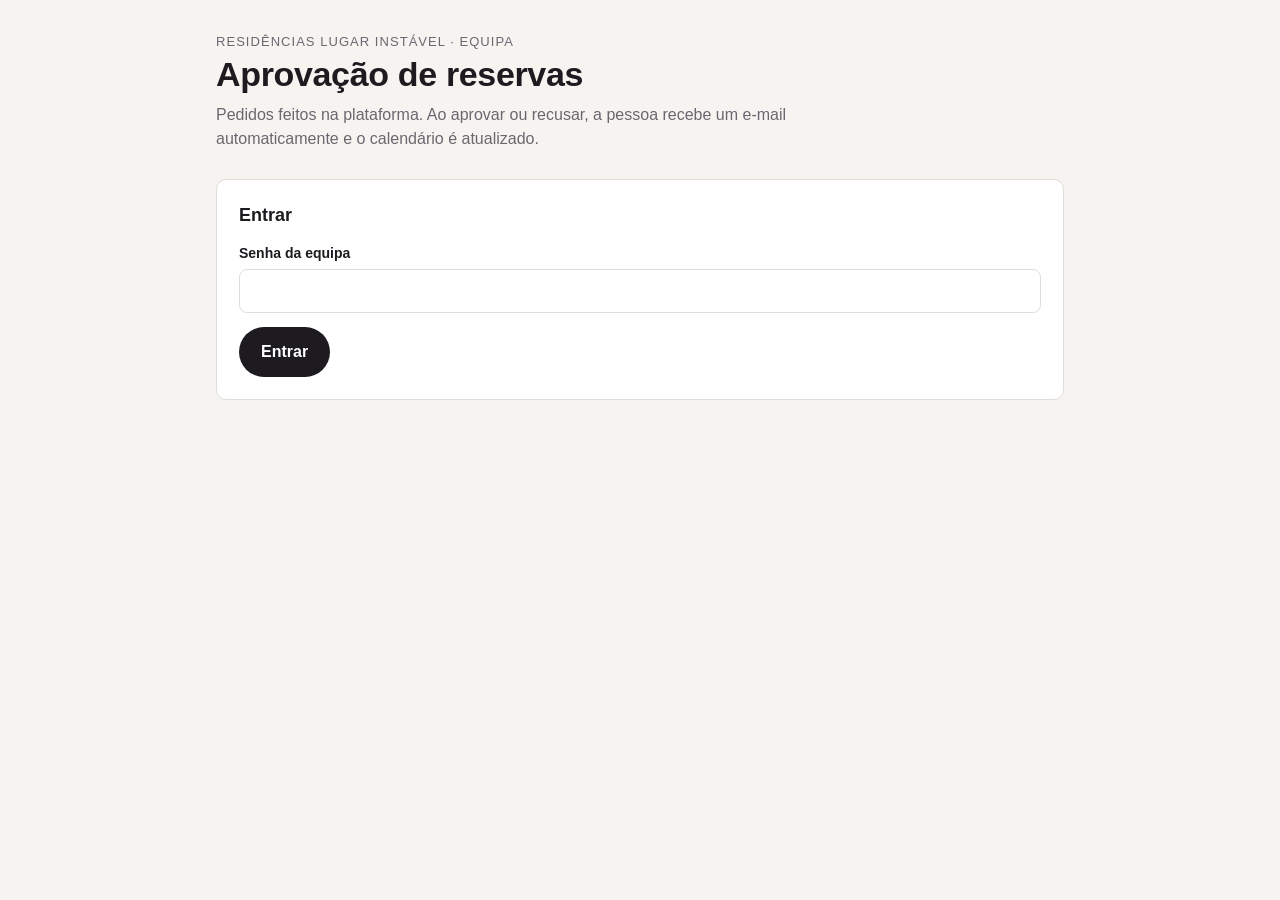
==== admin.html @ 214f35f5 "Add files via upload" ====
<!doctype html>
<html lang="pt">
<head>
<meta charset="utf-8">
<meta name="viewport" content="width=device-width, initial-scale=1">
<meta name="robots" content="noindex">
<title>Residências Lugar Instável · Equipa</title>
<link rel="stylesheet" href="style.css">
<script src="config.js"></script>
</head>
<body>
<div class="wrap">
  <header class="top">
    <div class="org">Residências Lugar Instável · Equipa</div>
    <h1>Aprovação de reservas</h1>
    <p>Pedidos feitos na plataforma. Ao aprovar ou recusar, a pessoa recebe um e-mail automaticamente e o calendário é atualizado.</p>
  </header>

  <section class="step" id="loginBox">
    <h2>Entrar</h2>
    <form id="loginForm">
      <label for="pw">Senha da equipa</label>
      <input id="pw" type="password" autocomplete="current-password">
      <div class="actions"><button class="btn" type="submit">Entrar</button></div>
      <div id="loginMsg"></div>
    </form>
  </section>

  <div id="panel" class="hidden">
    <div class="tabs" role="tablist">
      <button role="tab" id="tabPending" aria-selected="true">Pendentes <span id="nPending"></span></button>
      <button role="tab" id="tabApproved" aria-selected="false">Aprovadas <span id="nApproved"></span></button>
      <button class="linkbtn" id="reload" style="margin-left:auto">Atualizar</button>
    </div>
    <div id="panelMsg"></div>
    <div id="list"></div>
  </div>
</div>

<script>
(function () {
  'use strict';
  var API = window.RESERVAS_API;
  var pw = '';
  var data = { pending: [], approved: [] };
  var tab = 'pending';
  var $ = function (id) { return document.getElementById(id); };

  function msg(el, text, kind) { $(el).innerHTML = text ? '<div class="msg ' + (kind || 'err') + '"></div>' : ''; if (text) $(el).firstChild.textContent = text; }
  function api(body) {
    body.password = pw;
    return fetch(API, { method: 'POST', headers: { 'Content-Type': 'text/plain;charset=utf-8' }, body: JSON.stringify(body) })
      .then(function (r) { return r.json(); });
  }
  function el(tag, cls, text) { var e = document.createElement(tag); if (cls) e.className = cls; if (text != null) e.textContent = text; return e; }

  function load() {
    msg('panelMsg', 'A carregar…', 'info');
    return api({ action: 'adminList' }).then(function (res) {
      if (!res.ok) throw new Error(res.error);
      data = res; msg('panelMsg', ''); render(); return true;
    });
  }

  function render() {
    $('nPending').textContent = '(' + data.pending.length + ')';
    $('nApproved').textContent = '(' + data.approved.length + ')';
    $('tabPending').setAttribute('aria-selected', String(tab === 'pending'));
    $('tabApproved').setAttribute('aria-selected', String(tab === 'approved'));
    var items = data[tab], list = $('list');
    list.innerHTML = '';
    if (!items.length) { list.appendChild(el('p', 'empty', tab === 'pending' ? 'Não há pedidos pendentes.' : 'Não há reservas aprovadas futuras.')); return; }
    items.forEach(function (r) { list.appendChild(card(r)); });
  }

  function card(r) {
    var c = el('div', 'req-card');
    var h = el('h3', null, r.name);
    var tg = el('span', 'tag' + (r.status === 'aprovado' ? ' okt' : ''), r.status === 'aprovado' ? 'aprovado' : 'pendente'); h.appendChild(tg);
    c.appendChild(h);
    var meta = el('div', 'meta');
    meta.appendChild(document.createTextNode(r.email + ' · ' + r.phone + ' · ' + r.slots.length + (r.slots.length === 1 ? ' dia' : ' dias')));
    if (r.created) meta.appendChild(document.createTextNode(' · pedido a ' + new Date(r.created).toLocaleString('pt-PT', { dateStyle: 'short', timeStyle: 'short' })));
    c.appendChild(meta);
    var team = el('div', 'team'); team.appendChild(el('b', null, 'Equipa: ')); team.appendChild(document.createTextNode(r.team)); c.appendChild(team);
    if (r.notes) { var n = el('div', 'team'); n.appendChild(el('b', null, 'Observações: ')); n.appendChild(document.createTextNode(r.notes)); c.appendChild(n); }
    var ul = el('ul'), anyConflict = false;
    r.slots.forEach(function (s) {
      var li = el('li', null, s.label + ', ' + s.start + '–' + s.end);
      if (s.full) {
        anyConflict = true;
        li.appendChild(el('span', 'warn', '  ⚠ sem estúdio livre — já ocupado por: ' + s.overlaps.join('; ')));
      } else if (s.overlaps.length) {
        li.appendChild(el('span', 'meta', '  (partilha horário com: ' + s.overlaps.join('; ') + ')'));
      }
      ul.appendChild(li);
    });
    c.appendChild(ul);
    var act = el('div', 'actions'), m = el('div');
    if (r.status === 'pendente') {
      var ok = el('button', 'btn ok small', 'Aprovar'), no = el('button', 'btn ghost small', 'Recusar');
      ok.onclick = function () {
        if (anyConflict && !confirm('Em pelo menos um destes horários os dois estúdios já estão ocupados. Aprovar mesmo assim?')) return;
        act_(r, 'approve', null, [ok, no], m);
      };
      no.onclick = function () {
        var reason = prompt('Motivo da recusa (opcional, vai no e-mail para a pessoa):', '');
        if (reason === null) return;
        act_(r, 'reject', reason, [ok, no], m);
      };
      act.appendChild(ok); act.appendChild(no);
    } else {
      var cancel = el('button', 'btn ghost small', 'Cancelar reserva');
      cancel.onclick = function () {
        var reason = prompt('Cancelar esta reserva? A pessoa recebe um e-mail.\nMotivo (opcional):', '');
        if (reason === null) return;
        act_(r, 'reject', reason, [cancel], m);
      };
      act.appendChild(cancel);
    }
    c.appendChild(act); c.appendChild(m);
    return c;
  }

  function act_(r, action, reason, btns, m) {
    btns.forEach(function (b) { b.disabled = true; });
    api({ action: action, requestId: r.requestId, reason: reason || '' }).then(function (res) {
      if (!res.ok) throw new Error(res.error);
      return load();
    }).catch(function (e) {
      btns.forEach(function (b) { b.disabled = false; });
      m.innerHTML = ''; var d = el('div', 'msg err', e.message || 'Erro.'); m.appendChild(d);
    });
  }

  $('loginForm').onsubmit = function (ev) {
    ev.preventDefault();
    pw = $('pw').value;
    msg('loginMsg', '');
    load().then(function () {
      try { sessionStorage.setItem('reservasPw', pw); } catch (e) {}
      $('loginBox').classList.add('hidden'); $('panel').classList.remove('hidden');
    }).catch(function (e) { msg('panelMsg', ''); msg('loginMsg', e.message || 'Não foi possível entrar.'); });
  };
  $('tabPending').onclick = function () { tab = 'pending'; render(); };
  $('tabApproved').onclick = function () { tab = 'approved'; render(); };
  $('reload').onclick = function () { load().catch(function (e) { msg('panelMsg', e.message); }); };

  try { var saved = sessionStorage.getItem('reservasPw'); if (saved) { $('pw').value = saved; $('loginForm').requestSubmit(); } } catch (e) {}
})();
</script>
</body>
</html>
---- style.css ----
/* Reserva de Estúdios · Instável — estilos partilhados.
   Para adaptar à identidade visual, basta mudar as cores e o tipo de letra abaixo. */
:root {
  --bg: #f6f4f0;
  --card: #ffffff;
  --ink: #1d1b1f;
  --muted: #6b6670;
  --line: #e2ddd6;
  --accent: #1d1b1f;
  --accent-ink: #ffffff;
  --free: #dcebd2;
  --free-ink: #2f5a1f;
  --partial: #fbe9c4;
  --partial-ink: #7a5100;
  --full: #eeeae5;
  --full-ink: #a39d97;
  --selected: #1d1b1f;
  --danger: #b3261e;
  --ok: #2f6b2f;
  --radius: 10px;
  --font: "Helvetica Neue", Helvetica, Arial, system-ui, sans-serif;
}
* { box-sizing: border-box; }
html { -webkit-text-size-adjust: 100%; }
body { margin: 0; background: var(--bg); color: var(--ink); font: 16px/1.5 var(--font); }
.wrap { max-width: 880px; margin: 0 auto; padding: 32px 16px 80px; }
header.top { margin-bottom: 28px; }
header.top .org { font-size: 13px; letter-spacing: .08em; text-transform: uppercase; color: var(--muted); }
header.top h1 { margin: 4px 0 10px; font-size: 34px; line-height: 1.1; letter-spacing: -.01em; }
header.top .sub { font-size: 20px; font-weight: 600; color: var(--ink); margin: -4px 0 10px; }
header.top p { margin: 0; color: var(--muted); max-width: 640px; }
.rules { display: flex; flex-wrap: wrap; gap: 8px; margin-top: 14px; padding: 0; list-style: none; }
.rules li { background: var(--card); border: 1px solid var(--line); border-radius: 999px; padding: 4px 12px; font-size: 13px; }

section.step { background: var(--card); border: 1px solid var(--line); border-radius: var(--radius); padding: 22px; margin-bottom: 16px; }
section.step h2 { margin: 0 0 14px; font-size: 18px; display: flex; gap: 10px; align-items: baseline; }
section.step h2 .n { display: inline-grid; place-items: center; width: 26px; height: 26px; border-radius: 50%; background: var(--accent); color: var(--accent-ink); font-size: 13px; flex: none; }
.hint { color: var(--muted); font-size: 14px; margin: -6px 0 14px; }

.studios { display: grid; grid-template-columns: 1fr 1fr; gap: 10px; }
.studio-btn { border: 1.5px solid var(--line); background: var(--card); border-radius: var(--radius); padding: 14px; font: inherit; font-weight: 600; cursor: pointer; text-align: left; }
.studio-btn[aria-pressed="true"] { border-color: var(--accent); background: var(--accent); color: var(--accent-ink); }
.studio-btn .sdesc { display: block; font-weight: 400; font-size: 14px; opacity: .75; margin-top: 2px; }

.cal-head { display: flex; align-items: center; justify-content: space-between; margin-bottom: 10px; }
.cal-head .month { font-weight: 600; text-transform: capitalize; }
.iconbtn { border: 1px solid var(--line); background: var(--card); border-radius: 8px; width: 38px; height: 38px; font-size: 18px; cursor: pointer; }
.iconbtn:disabled { opacity: .35; cursor: default; }
.grid { display: grid; grid-template-columns: repeat(7, 1fr); gap: 6px; }
.dow { font-size: 12px; color: var(--muted); text-align: center; padding-bottom: 2px; }
.day { aspect-ratio: 1 / 1; min-height: 40px; border: 0; border-radius: 8px; font: inherit; font-size: 15px; cursor: pointer; display: flex; flex-direction: column; align-items: center; justify-content: center; gap: 2px; position: relative; }
.day small { font-size: 10px; line-height: 1; }
.day.free { background: var(--free); color: var(--free-ink); }
.day.partial { background: var(--partial); color: var(--partial-ink); }
.day.full, .day.off { background: var(--full); color: var(--full-ink); cursor: default; }
.day.off { background: transparent; }
.day.sel { background: var(--selected); color: #fff; }
.day.loading { background: var(--full); color: var(--full-ink); }
.legend { display: flex; flex-wrap: wrap; gap: 14px; margin-top: 12px; font-size: 13px; color: var(--muted); }
.legend i { display: inline-block; width: 12px; height: 12px; border-radius: 3px; margin-right: 6px; vertical-align: -1px; }
.counter { font-size: 14px; color: var(--muted); margin-top: 10px; }
.counter b { color: var(--ink); }

.sel-list { display: flex; flex-direction: column; gap: 8px; }
.sel-row { display: grid; grid-template-columns: 1fr auto auto auto 34px; gap: 8px; align-items: center; padding: 10px 12px; border: 1px solid var(--line); border-radius: 8px; }
.sel-row .date { font-weight: 600; }
.sel-row .busy { grid-column: 1 / -1; font-size: 12px; color: var(--muted); }
.sel-row .hrs { font-size: 13px; color: var(--muted); min-width: 34px; text-align: right; }
.empty { color: var(--muted); font-size: 14px; }
select, input, textarea { font: inherit; color: inherit; border: 1px solid var(--line); border-radius: 8px; padding: 9px 10px; background: #fff; width: 100%; }
.sel-row select { width: auto; padding: 6px 8px; }
textarea { min-height: 90px; resize: vertical; }
label { display: block; font-size: 14px; font-weight: 600; margin-bottom: 5px; }
.fields { display: grid; grid-template-columns: 1fr 1fr; gap: 14px; }
.fields .full { grid-column: 1 / -1; }
.req { color: var(--danger); }
.linkbtn { background: none; border: 0; padding: 0; color: var(--ink); text-decoration: underline; font: inherit; font-size: 14px; cursor: pointer; }
.xbtn { border: 0; background: none; font-size: 20px; cursor: pointer; color: var(--muted); }
.check { display: flex; gap: 10px; align-items: flex-start; font-weight: 400; font-size: 14px; }
.check input { width: auto; margin-top: 4px; }

.btn { border: 0; background: var(--accent); color: var(--accent-ink); font: inherit; font-weight: 600; padding: 13px 22px; border-radius: 999px; cursor: pointer; }
.btn:disabled { opacity: .5; cursor: default; }
.btn.ghost { background: transparent; color: var(--ink); border: 1px solid var(--line); }
.btn.ok { background: var(--ok); }
.btn.danger { background: var(--danger); }
.btn.small { padding: 7px 14px; font-size: 14px; }
.actions { display: flex; gap: 10px; flex-wrap: wrap; align-items: center; margin-top: 14px; }

.msg { padding: 12px 14px; border-radius: 8px; font-size: 14px; margin-top: 12px; }
.msg.err { background: #fbe4e2; color: var(--danger); }
.msg.info { background: #eef0f6; color: #2c3550; }
.hidden { display: none !important; }
.done { text-align: center; padding: 40px 22px; }
.done h2 { justify-content: center; }

/* Página da equipa */
.req-card { border: 1px solid var(--line); border-radius: var(--radius); padding: 16px; margin-bottom: 12px; background: var(--card); }
.req-card h3 { margin: 0 0 4px; font-size: 17px; }
.req-card .meta { font-size: 14px; color: var(--muted); margin-bottom: 8px; word-break: break-word; }
.req-card .team { font-size: 14px; white-space: pre-wrap; margin: 6px 0; }
.req-card ul { margin: 6px 0 0; padding-left: 18px; font-size: 14px; }
.warn { color: var(--danger); font-weight: 600; }
.tag { display: inline-block; font-size: 12px; padding: 2px 8px; border-radius: 999px; background: var(--partial); color: var(--partial-ink); margin-left: 6px; vertical-align: 2px; }
.tag.okt { background: var(--free); color: var(--free-ink); }
.tabs { display: flex; gap: 8px; margin-bottom: 14px; }
.tabs button { border: 1px solid var(--line); background: var(--card); border-radius: 999px; padding: 7px 14px; font: inherit; font-size: 14px; cursor: pointer; }
.tabs button[aria-selected="true"] { background: var(--accent); color: var(--accent-ink); border-color: var(--accent); }

@media (max-width: 600px) {
  header.top h1 { font-size: 28px; }
  section.step { padding: 16px; }
  .fields { grid-template-columns: 1fr; }
  .grid { gap: 4px; }
  .day small { display: none; }
  .sel-row { grid-template-columns: 1fr auto auto 30px; }
  .sel-row .date { grid-column: 1 / -1; }
  .sel-row .hrs { display: none; }
}
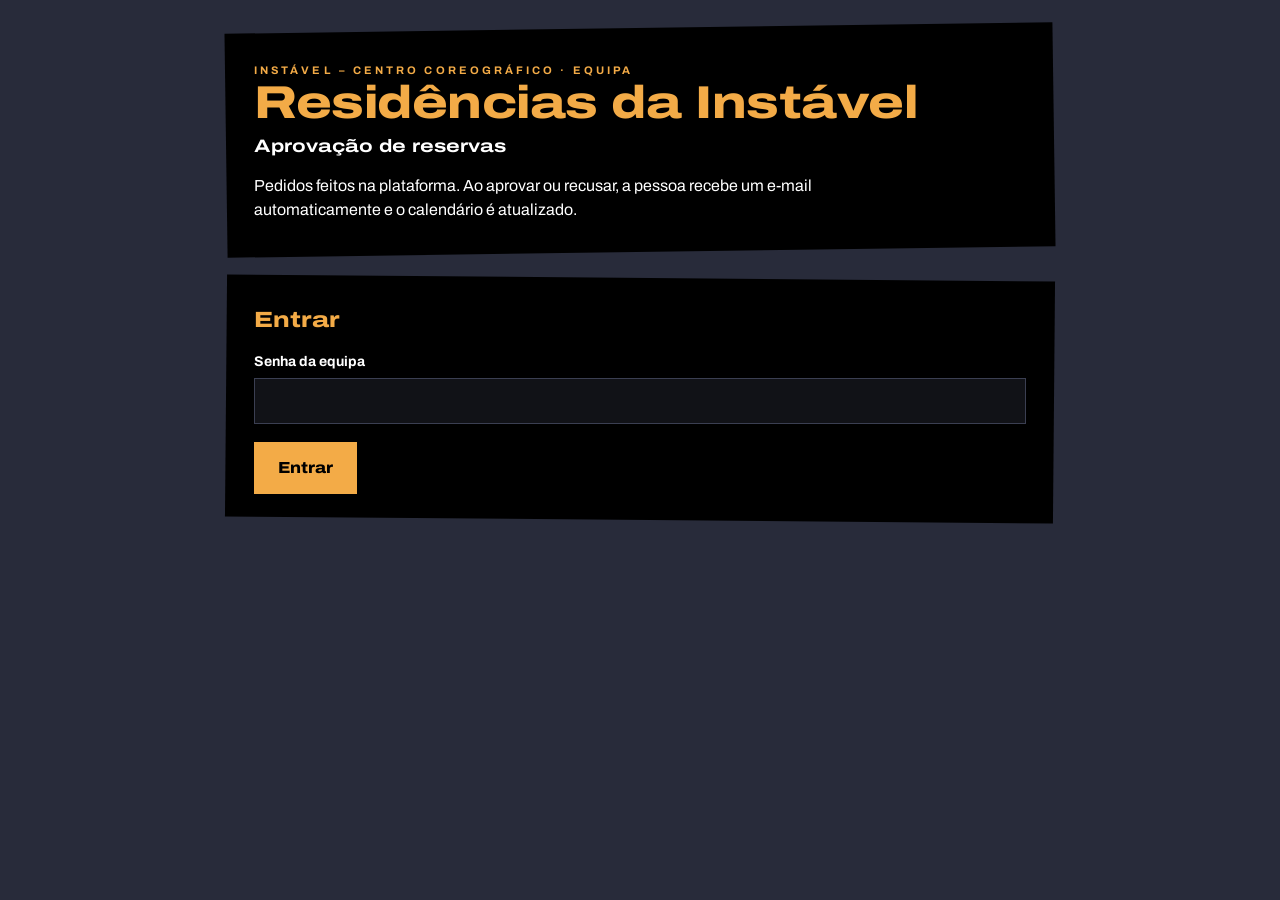
==== commit 2a6b0ed4: "Add files via upload" ====
--- a/admin.html
+++ b/admin.html
@@ -4,15 +4,19 @@
 <meta charset="utf-8">
 <meta name="viewport" content="width=device-width, initial-scale=1">
 <meta name="robots" content="noindex">
-<title>Residências Lugar Instável · Equipa</title>
+<title>Residências da Instável · Equipa</title>
+<link rel="preconnect" href="https://fonts.googleapis.com">
+<link rel="preconnect" href="https://fonts.gstatic.com" crossorigin>
+<link href="https://fonts.googleapis.com/css2?family=Archivo:wdth,wght@100..125,400..800&display=swap" rel="stylesheet">
 <link rel="stylesheet" href="style.css">
 <script src="config.js"></script>
 </head>
 <body>
 <div class="wrap">
   <header class="top">
-    <div class="org">Residências Lugar Instável · Equipa</div>
-    <h1>Aprovação de reservas</h1>
+    <div class="org">Instável – Centro Coreográfico · Equipa</div>
+    <h1>Residências da Instável</h1>
+    <p class="sub">Aprovação de reservas</p>
     <p>Pedidos feitos na plataforma. Ao aprovar ou recusar, a pessoa recebe um e-mail automaticamente e o calendário é atualizado.</p>
   </header>
 
@@ -77,6 +81,7 @@
     var c = el('div', 'req-card');
     var h = el('h3', null, r.name);
     var tg = el('span', 'tag' + (r.status === 'aprovado' ? ' okt' : ''), r.status === 'aprovado' ? 'aprovado' : 'pendente'); h.appendChild(tg);
+    if (r.lang === 'en') h.appendChild(el('span', 'tag', 'EN'));
     c.appendChild(h);
     var meta = el('div', 'meta');
     meta.appendChild(document.createTextNode(r.email + ' · ' + r.phone + ' · ' + r.slots.length + (r.slots.length === 1 ? ' dia' : ' dias')));
--- a/style.css
+++ b/style.css
@@ -1,118 +1,130 @@
-/* Reserva de Estúdios · Instável — estilos partilhados.
-   Para adaptar à identidade visual, basta mudar as cores e o tipo de letra abaixo. */
+/* Residências da Instável — estilos partilhados (identidade Instável: preto, ardósia, laranja, Archivo). */
 :root {
-  --bg: #f6f4f0;
-  --card: #ffffff;
-  --ink: #1d1b1f;
-  --muted: #6b6670;
-  --line: #e2ddd6;
-  --accent: #1d1b1f;
-  --accent-ink: #ffffff;
-  --free: #dcebd2;
-  --free-ink: #2f5a1f;
-  --partial: #fbe9c4;
-  --partial-ink: #7a5100;
-  --full: #eeeae5;
-  --full-ink: #a39d97;
-  --selected: #1d1b1f;
-  --danger: #b3261e;
-  --ok: #2f6b2f;
-  --radius: 10px;
-  --font: "Helvetica Neue", Helvetica, Arial, system-ui, sans-serif;
+  --bg: #282b3a;          /* ardósia (fundo da página) */
+  --panel: #000000;       /* painéis pretos */
+  --ink: #ffffff;
+  --muted: #a7aab8;
+  --faint: #5d6173;
+  --line: #3b3f52;
+  --accent: #f3ab47;      /* laranja Instável */
+  --accent-ink: #000000;
+  --danger: #ff7a6b;
+  --ok: #f3ab47;
+  --font: "Archivo", "Helvetica Neue", Arial, sans-serif;
+  color-scheme: dark;
 }
 * { box-sizing: border-box; }
 html { -webkit-text-size-adjust: 100%; }
-body { margin: 0; background: var(--bg); color: var(--ink); font: 16px/1.5 var(--font); }
-.wrap { max-width: 880px; margin: 0 auto; padding: 32px 16px 80px; }
-header.top { margin-bottom: 28px; }
-header.top .org { font-size: 13px; letter-spacing: .08em; text-transform: uppercase; color: var(--muted); }
-header.top h1 { margin: 4px 0 10px; font-size: 34px; line-height: 1.1; letter-spacing: -.01em; }
-header.top .sub { font-size: 20px; font-weight: 600; color: var(--ink); margin: -4px 0 10px; }
-header.top p { margin: 0; color: var(--muted); max-width: 640px; }
-.rules { display: flex; flex-wrap: wrap; gap: 8px; margin-top: 14px; padding: 0; list-style: none; }
-.rules li { background: var(--card); border: 1px solid var(--line); border-radius: 999px; padding: 4px 12px; font-size: 13px; }
+body { margin: 0; background: var(--bg); color: var(--ink); font: 16px/1.5 var(--font); font-stretch: 100%; overflow-x: hidden; }
+a { color: var(--accent); }
+.wrap { max-width: 860px; margin: 0 auto; padding: 28px 16px 90px; }
 
-section.step { background: var(--card); border: 1px solid var(--line); border-radius: var(--radius); padding: 22px; margin-bottom: 16px; }
-section.step h2 { margin: 0 0 14px; font-size: 18px; display: flex; gap: 10px; align-items: baseline; }
-section.step h2 .n { display: inline-grid; place-items: center; width: 26px; height: 26px; border-radius: 50%; background: var(--accent); color: var(--accent-ink); font-size: 13px; flex: none; }
-.hint { color: var(--muted); font-size: 14px; margin: -6px 0 14px; }
+/* Cabeçalho */
+header.top { position: relative; padding: 34px 28px 30px; margin-bottom: 26px; }
+header.top::before { content: ""; position: absolute; inset: 0; background: var(--panel); transform: rotate(-0.8deg); z-index: -1; }
+.topbar { display: flex; justify-content: space-between; align-items: center; gap: 12px; margin-bottom: 18px; }
+.label, header.top .org { font-size: 11px; font-weight: 700; letter-spacing: .28em; text-transform: uppercase; color: var(--accent); }
+header.top h1 { margin: 0 0 6px; font-size: clamp(30px, 6vw, 46px); line-height: 1.05; font-weight: 800; font-stretch: 125%; color: var(--accent); letter-spacing: -.01em; }
+header.top .sub { font-size: 18px; font-weight: 700; font-stretch: 125%; margin: 0 0 14px; }
+header.top p { margin: 0; color: var(--ink); max-width: 620px; }
+.rules { display: flex; flex-wrap: wrap; gap: 8px 18px; margin: 18px 0 0; padding: 0; list-style: none; }
+.rules li { font-size: 13px; color: var(--muted); padding-left: 14px; position: relative; }
+.rules li::before { content: ""; position: absolute; left: 0; top: 8px; width: 7px; height: 7px; background: var(--accent); }
 
-.studios { display: grid; grid-template-columns: 1fr 1fr; gap: 10px; }
-.studio-btn { border: 1.5px solid var(--line); background: var(--card); border-radius: var(--radius); padding: 14px; font: inherit; font-weight: 600; cursor: pointer; text-align: left; }
-.studio-btn[aria-pressed="true"] { border-color: var(--accent); background: var(--accent); color: var(--accent-ink); }
-.studio-btn .sdesc { display: block; font-weight: 400; font-size: 14px; opacity: .75; margin-top: 2px; }
+.lang { display: flex; gap: 4px; }
+.lang button { background: none; border: 0; color: var(--muted); font: inherit; font-size: 12px; font-weight: 700; letter-spacing: .2em; padding: 4px 6px; cursor: pointer; }
+.lang button[aria-pressed="true"] { color: var(--accent); text-decoration: underline; text-underline-offset: 4px; text-decoration-thickness: 2px; }
 
-.cal-head { display: flex; align-items: center; justify-content: space-between; margin-bottom: 10px; }
-.cal-head .month { font-weight: 600; text-transform: capitalize; }
-.iconbtn { border: 1px solid var(--line); background: var(--card); border-radius: 8px; width: 38px; height: 38px; font-size: 18px; cursor: pointer; }
-.iconbtn:disabled { opacity: .35; cursor: default; }
+/* Secções */
+section.step { position: relative; padding: 26px 28px; margin-bottom: 22px; }
+section.step::before { content: ""; position: absolute; inset: 0; background: var(--panel); z-index: -1; transform: rotate(0.5deg); }
+section.step:nth-of-type(even)::before { transform: rotate(-0.4deg); }
+section.step h2 { margin: 0 0 14px; font-size: 22px; font-weight: 800; font-stretch: 125%; color: var(--accent); display: flex; gap: 12px; align-items: baseline; }
+section.step h2 .n { font-size: 22px; }
+.hint { color: var(--muted); font-size: 14px; margin: -4px 0 16px; }
+
+/* Calendário semanal */
+.cal-head { display: flex; align-items: center; justify-content: space-between; gap: 10px; margin-bottom: 12px; }
+.cal-head .month { font-weight: 700; font-stretch: 112%; text-align: center; }
+.iconbtn { border: 1.5px solid var(--accent); background: transparent; color: var(--accent); width: 40px; height: 40px; font-size: 20px; line-height: 1; cursor: pointer; flex: none; }
+.iconbtn:disabled { opacity: .25; cursor: default; }
 .grid { display: grid; grid-template-columns: repeat(7, 1fr); gap: 6px; }
-.dow { font-size: 12px; color: var(--muted); text-align: center; padding-bottom: 2px; }
-.day { aspect-ratio: 1 / 1; min-height: 40px; border: 0; border-radius: 8px; font: inherit; font-size: 15px; cursor: pointer; display: flex; flex-direction: column; align-items: center; justify-content: center; gap: 2px; position: relative; }
-.day small { font-size: 10px; line-height: 1; }
-.day.free { background: var(--free); color: var(--free-ink); }
-.day.partial { background: var(--partial); color: var(--partial-ink); }
-.day.full, .day.off { background: var(--full); color: var(--full-ink); cursor: default; }
-.day.off { background: transparent; }
-.day.sel { background: var(--selected); color: #fff; }
-.day.loading { background: var(--full); color: var(--full-ink); }
-.legend { display: flex; flex-wrap: wrap; gap: 14px; margin-top: 12px; font-size: 13px; color: var(--muted); }
-.legend i { display: inline-block; width: 12px; height: 12px; border-radius: 3px; margin-right: 6px; vertical-align: -1px; }
+.day { border: 1.5px solid var(--accent); background: transparent; color: var(--ink); font: inherit; padding: 10px 2px; cursor: pointer; display: flex; flex-direction: column; align-items: center; gap: 2px; min-height: 74px; justify-content: center; }
+.day .wd { font-size: 11px; letter-spacing: .14em; text-transform: uppercase; color: var(--muted); font-weight: 700; }
+.day .dn { font-size: 24px; font-weight: 800; font-stretch: 112%; line-height: 1.1; }
+.day .mo { font-size: 11px; color: var(--muted); }
+.day.partial { border-style: dashed; }
+.day.full, .day.off, .day.loading { border-color: var(--line); color: var(--faint); cursor: default; }
+.day.full .wd, .day.off .wd, .day.full .mo, .day.off .mo, .day.loading .wd, .day.loading .mo { color: var(--faint); }
+.day.sel { background: var(--accent); color: var(--accent-ink); }
+.day.sel .wd, .day.sel .mo { color: var(--accent-ink); }
+.day:not([disabled]):hover { box-shadow: inset 0 0 0 1px var(--accent); }
+.legend { display: flex; flex-wrap: wrap; gap: 8px 18px; margin-top: 14px; font-size: 13px; color: var(--muted); }
+.legend i { display: inline-block; width: 13px; height: 13px; margin-right: 7px; vertical-align: -2px; border: 1.5px solid var(--accent); }
+.legend i.p { border-style: dashed; }
+.legend i.f { border-color: var(--line); }
+.legend i.s { background: var(--accent); }
 .counter { font-size: 14px; color: var(--muted); margin-top: 10px; }
-.counter b { color: var(--ink); }
+.counter b { color: var(--accent); }
 
+/* Horários */
 .sel-list { display: flex; flex-direction: column; gap: 8px; }
-.sel-row { display: grid; grid-template-columns: 1fr auto auto auto 34px; gap: 8px; align-items: center; padding: 10px 12px; border: 1px solid var(--line); border-radius: 8px; }
-.sel-row .date { font-weight: 600; }
+.sel-row { display: grid; grid-template-columns: 1fr auto auto auto 34px; gap: 8px; align-items: center; padding: 10px 12px; border: 1px solid var(--line); }
+.sel-row .date { font-weight: 700; }
 .sel-row .busy { grid-column: 1 / -1; font-size: 12px; color: var(--muted); }
 .sel-row .hrs { font-size: 13px; color: var(--muted); min-width: 34px; text-align: right; }
-.empty { color: var(--muted); font-size: 14px; }
-select, input, textarea { font: inherit; color: inherit; border: 1px solid var(--line); border-radius: 8px; padding: 9px 10px; background: #fff; width: 100%; }
+.empty { color: var(--muted); font-size: 14px; margin: 0; }
+
+/* Formulário */
+select, input, textarea { font: inherit; color: var(--ink); border: 1px solid var(--line); border-radius: 0; padding: 10px 11px; background: #111217; width: 100%; }
+select:focus, input:focus, textarea:focus { outline: none; border-color: var(--accent); }
 .sel-row select { width: auto; padding: 6px 8px; }
-textarea { min-height: 90px; resize: vertical; }
-label { display: block; font-size: 14px; font-weight: 600; margin-bottom: 5px; }
-.fields { display: grid; grid-template-columns: 1fr 1fr; gap: 14px; }
+textarea { min-height: 96px; resize: vertical; }
+label { display: block; font-size: 14px; font-weight: 700; margin-bottom: 6px; }
+.fields { display: grid; grid-template-columns: 1fr 1fr; gap: 16px; }
 .fields .full { grid-column: 1 / -1; }
-.req { color: var(--danger); }
-.linkbtn { background: none; border: 0; padding: 0; color: var(--ink); text-decoration: underline; font: inherit; font-size: 14px; cursor: pointer; }
-.xbtn { border: 0; background: none; font-size: 20px; cursor: pointer; color: var(--muted); }
-.check { display: flex; gap: 10px; align-items: flex-start; font-weight: 400; font-size: 14px; }
-.check input { width: auto; margin-top: 4px; }
+.note { font-size: 13px; color: var(--accent); margin: 7px 0 0; }
+.req { color: var(--accent); }
+.linkbtn { background: none; border: 0; padding: 0; color: var(--accent); text-decoration: underline; text-underline-offset: 4px; font: inherit; font-size: 14px; cursor: pointer; }
+.xbtn { border: 0; background: none; font-size: 22px; cursor: pointer; color: var(--muted); }
 
-.btn { border: 0; background: var(--accent); color: var(--accent-ink); font: inherit; font-weight: 600; padding: 13px 22px; border-radius: 999px; cursor: pointer; }
+.btn { border: 0; background: var(--accent); color: var(--accent-ink); font: inherit; font-weight: 800; font-stretch: 112%; padding: 14px 24px; cursor: pointer; text-decoration: none; display: inline-block; }
 .btn:disabled { opacity: .5; cursor: default; }
-.btn.ghost { background: transparent; color: var(--ink); border: 1px solid var(--line); }
-.btn.ok { background: var(--ok); }
-.btn.danger { background: var(--danger); }
-.btn.small { padding: 7px 14px; font-size: 14px; }
-.actions { display: flex; gap: 10px; flex-wrap: wrap; align-items: center; margin-top: 14px; }
+.btn.ghost { background: transparent; color: var(--accent); border: 1.5px solid var(--accent); }
+.btn.ok { background: var(--accent); }
+.btn.danger { background: var(--danger); color: #000; }
+.btn.small { padding: 8px 15px; font-size: 14px; }
+.actions { display: flex; gap: 12px; flex-wrap: wrap; align-items: center; margin-top: 18px; }
 
-.msg { padding: 12px 14px; border-radius: 8px; font-size: 14px; margin-top: 12px; }
-.msg.err { background: #fbe4e2; color: var(--danger); }
-.msg.info { background: #eef0f6; color: #2c3550; }
+.msg { padding: 12px 14px; font-size: 14px; margin-top: 12px; border-left: 3px solid; }
+.msg.err { background: #2a1513; color: #ffb3aa; border-color: var(--danger); }
+.msg.info { background: #1f2230; color: var(--ink); border-color: var(--accent); }
 .hidden { display: none !important; }
-.done { text-align: center; padding: 40px 22px; }
+.done { text-align: center; padding: 44px 28px; }
 .done h2 { justify-content: center; }
 
 /* Página da equipa */
-.req-card { border: 1px solid var(--line); border-radius: var(--radius); padding: 16px; margin-bottom: 12px; background: var(--card); }
-.req-card h3 { margin: 0 0 4px; font-size: 17px; }
+.req-card { border: 1px solid var(--line); padding: 16px; margin-bottom: 12px; background: #0b0c10; }
+.req-card h3 { margin: 0 0 4px; font-size: 18px; font-weight: 800; font-stretch: 112%; }
 .req-card .meta { font-size: 14px; color: var(--muted); margin-bottom: 8px; word-break: break-word; }
 .req-card .team { font-size: 14px; white-space: pre-wrap; margin: 6px 0; }
 .req-card ul { margin: 6px 0 0; padding-left: 18px; font-size: 14px; }
-.warn { color: var(--danger); font-weight: 600; }
-.tag { display: inline-block; font-size: 12px; padding: 2px 8px; border-radius: 999px; background: var(--partial); color: var(--partial-ink); margin-left: 6px; vertical-align: 2px; }
-.tag.okt { background: var(--free); color: var(--free-ink); }
-.tabs { display: flex; gap: 8px; margin-bottom: 14px; }
-.tabs button { border: 1px solid var(--line); background: var(--card); border-radius: 999px; padding: 7px 14px; font: inherit; font-size: 14px; cursor: pointer; }
-.tabs button[aria-selected="true"] { background: var(--accent); color: var(--accent-ink); border-color: var(--accent); }
+.warn { color: var(--danger); font-weight: 700; }
+.tag { display: inline-block; font-size: 11px; font-weight: 700; letter-spacing: .12em; text-transform: uppercase; padding: 2px 8px; border: 1px solid var(--accent); color: var(--accent); margin-left: 8px; vertical-align: 3px; }
+.tag.okt { background: var(--accent); color: #000; }
+.tabs { display: flex; gap: 8px; margin-bottom: 14px; align-items: center; }
+.tabs button[role="tab"] { border: 1.5px solid var(--accent); background: transparent; color: var(--accent); padding: 7px 14px; font: inherit; font-size: 14px; font-weight: 700; cursor: pointer; }
+.tabs button[role="tab"][aria-selected="true"] { background: var(--accent); color: #000; }
 
 @media (max-width: 600px) {
-  header.top h1 { font-size: 28px; }
-  section.step { padding: 16px; }
+  header.top { padding: 26px 18px 22px; }
+  section.step { padding: 20px 16px; }
   .fields { grid-template-columns: 1fr; }
   .grid { gap: 4px; }
-  .day small { display: none; }
+  .day { min-height: 64px; padding: 8px 0; }
+  .day .wd { letter-spacing: .04em; font-size: 10px; }
+  .day .dn { font-size: 19px; }
+  .day .mo { display: none; }
   .sel-row { grid-template-columns: 1fr auto auto 30px; }
   .sel-row .date { grid-column: 1 / -1; }
   .sel-row .hrs { display: none; }
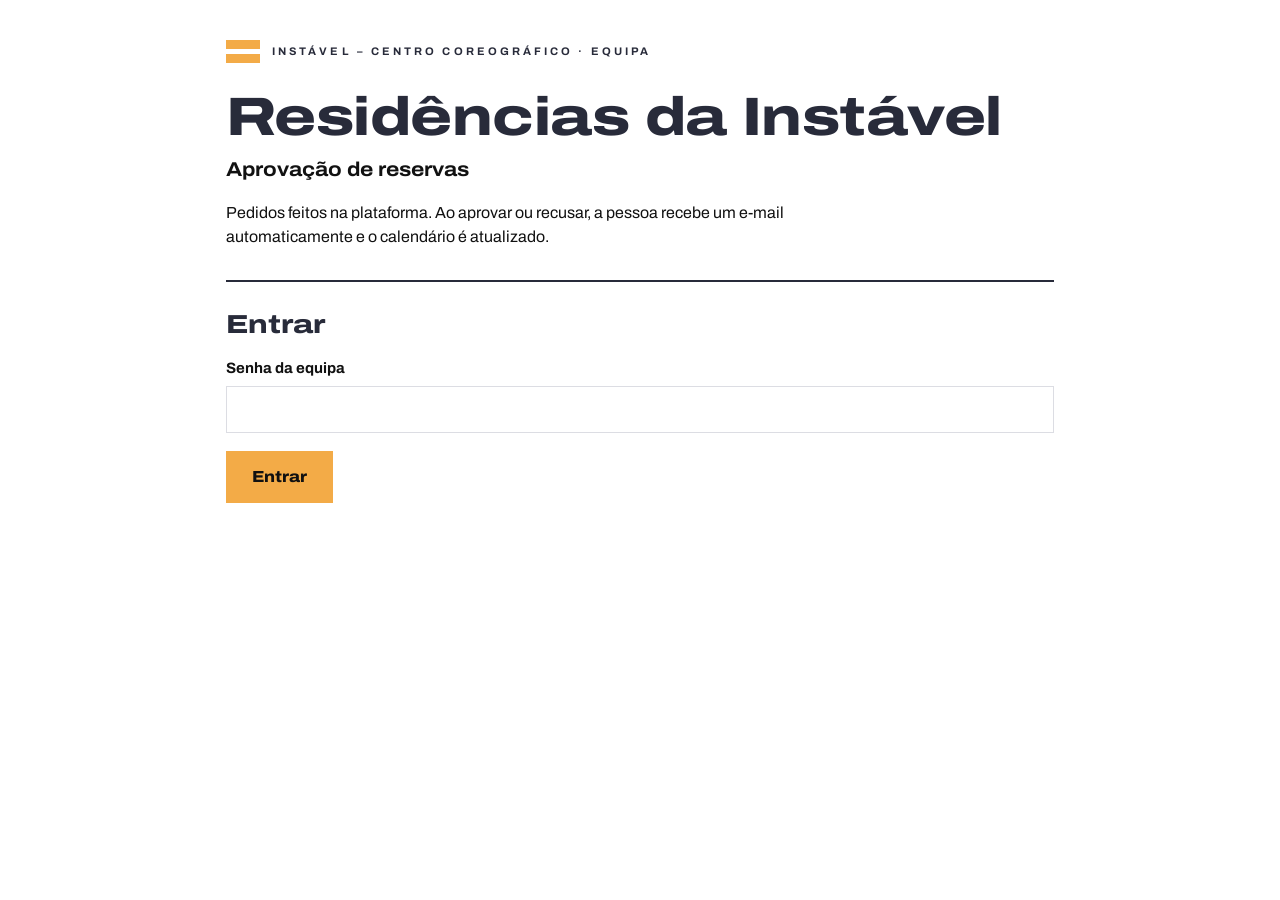
==== commit a26854ff: "Add files via upload" ====
--- a/admin.html
+++ b/admin.html
@@ -14,7 +14,7 @@
 <body>
 <div class="wrap">
   <header class="top">
-    <div class="org">Instável – Centro Coreográfico · Equipa</div>
+    <div class="topbar"><div class="org"><span class="bars" aria-hidden="true"><i></i><i></i></span><span class="txt">Instável – Centro Coreográfico · Equipa</span></div></div>
     <h1>Residências da Instável</h1>
     <p class="sub">Aprovação de reservas</p>
     <p>Pedidos feitos na plataforma. Ao aprovar ou recusar, a pessoa recebe um e-mail automaticamente e o calendário é atualizado.</p>
--- a/style.css
+++ b/style.css
@@ -1,130 +1,127 @@
-/* Residências da Instável — estilos partilhados (identidade Instável: preto, ardósia, laranja, Archivo). */
+/* Residências da Instável — estilos partilhados (identidade Instável: branco, ardósia, laranja, Archivo). */
 :root {
-  --bg: #282b3a;          /* ardósia (fundo da página) */
-  --panel: #000000;       /* painéis pretos */
-  --ink: #ffffff;
-  --muted: #a7aab8;
-  --faint: #5d6173;
-  --line: #3b3f52;
+  --bg: #ffffff;
+  --ink: #111111;
+  --title: #282b3a;       /* ardósia (títulos) */
+  --muted: #5d6070;
+  --faint: #b9bbc4;
+  --line: #dcdde3;
+  --soft: #f4f4f6;
   --accent: #f3ab47;      /* laranja Instável */
-  --accent-ink: #000000;
-  --danger: #ff7a6b;
-  --ok: #f3ab47;
+  --accent-ink: #111111;
+  --danger: #c0392b;
+  --ok: #282b3a;
   --font: "Archivo", "Helvetica Neue", Arial, sans-serif;
-  color-scheme: dark;
 }
 * { box-sizing: border-box; }
 html { -webkit-text-size-adjust: 100%; }
-body { margin: 0; background: var(--bg); color: var(--ink); font: 16px/1.5 var(--font); font-stretch: 100%; overflow-x: hidden; }
-a { color: var(--accent); }
-.wrap { max-width: 860px; margin: 0 auto; padding: 28px 16px 90px; }
+body { margin: 0; background: var(--bg); color: var(--ink); font: 16px/1.55 var(--font); }
+a { color: var(--title); text-decoration-color: var(--accent); text-underline-offset: 3px; }
+.wrap { max-width: 860px; margin: 0 auto; padding: 40px 16px 90px; }
 
 /* Cabeçalho */
-header.top { position: relative; padding: 34px 28px 30px; margin-bottom: 26px; }
-header.top::before { content: ""; position: absolute; inset: 0; background: var(--panel); transform: rotate(-0.8deg); z-index: -1; }
-.topbar { display: flex; justify-content: space-between; align-items: center; gap: 12px; margin-bottom: 18px; }
-.label, header.top .org { font-size: 11px; font-weight: 700; letter-spacing: .28em; text-transform: uppercase; color: var(--accent); }
-header.top h1 { margin: 0 0 6px; font-size: clamp(30px, 6vw, 46px); line-height: 1.05; font-weight: 800; font-stretch: 125%; color: var(--accent); letter-spacing: -.01em; }
-header.top .sub { font-size: 18px; font-weight: 700; font-stretch: 125%; margin: 0 0 14px; }
-header.top p { margin: 0; color: var(--ink); max-width: 620px; }
-.rules { display: flex; flex-wrap: wrap; gap: 8px 18px; margin: 18px 0 0; padding: 0; list-style: none; }
-.rules li { font-size: 13px; color: var(--muted); padding-left: 14px; position: relative; }
-.rules li::before { content: ""; position: absolute; left: 0; top: 8px; width: 7px; height: 7px; background: var(--accent); }
+header.top { margin-bottom: 30px; }
+.topbar { display: flex; justify-content: space-between; align-items: center; gap: 12px; margin-bottom: 26px; }
+.bars { display: inline-flex; flex-direction: column; gap: 5px; vertical-align: middle; margin-right: 12px; }
+.bars i { display: block; width: 34px; height: 9px; background: var(--accent); }
+.org { font-size: 11px; font-weight: 700; letter-spacing: .28em; text-transform: uppercase; color: var(--title); display: flex; align-items: center; }
+header.top h1 { margin: 0 0 8px; font-size: clamp(34px, 6.5vw, 54px); line-height: 1.05; font-weight: 800; font-stretch: 125%; color: var(--title); letter-spacing: -.01em; }
+header.top .sub { font-size: 20px; font-weight: 700; font-stretch: 112%; margin: 0 0 16px; }
+header.top p { margin: 0; max-width: 640px; }
+.rules { display: flex; flex-wrap: wrap; gap: 8px 20px; margin: 18px 0 0; padding: 0; list-style: none; }
+.rules li { font-size: 14px; color: var(--muted); padding-left: 15px; position: relative; }
+.rules li::before { content: ""; position: absolute; left: 0; top: 8px; width: 8px; height: 8px; background: var(--accent); }
 
-.lang { display: flex; gap: 4px; }
-.lang button { background: none; border: 0; color: var(--muted); font: inherit; font-size: 12px; font-weight: 700; letter-spacing: .2em; padding: 4px 6px; cursor: pointer; }
-.lang button[aria-pressed="true"] { color: var(--accent); text-decoration: underline; text-underline-offset: 4px; text-decoration-thickness: 2px; }
+/* Seletor de idioma (como no site da Instável) */
+.lang { display: flex; align-items: center; background: var(--accent); padding: 5px 12px; }
+.lang .dot { color: rgba(0,0,0,.35); font-size: 12px; padding: 0 2px; }
+.lang button { background: none; border: 0; color: rgba(0,0,0,.45); font: inherit; font-size: 13px; font-weight: 800; letter-spacing: .14em; padding: 2px 4px; cursor: pointer; }
+.lang button[aria-pressed="true"] { color: #000; }
 
 /* Secções */
-section.step { position: relative; padding: 26px 28px; margin-bottom: 22px; }
-section.step::before { content: ""; position: absolute; inset: 0; background: var(--panel); z-index: -1; transform: rotate(0.5deg); }
-section.step:nth-of-type(even)::before { transform: rotate(-0.4deg); }
-section.step h2 { margin: 0 0 14px; font-size: 22px; font-weight: 800; font-stretch: 125%; color: var(--accent); display: flex; gap: 12px; align-items: baseline; }
-section.step h2 .n { font-size: 22px; }
-.hint { color: var(--muted); font-size: 14px; margin: -4px 0 16px; }
+section.step { border-top: 2px solid var(--title); padding: 22px 0 30px; margin-bottom: 10px; }
+section.step h2 { margin: 0 0 12px; font-size: 26px; font-weight: 800; font-stretch: 125%; color: var(--title); display: flex; gap: 12px; align-items: baseline; }
+.hint { color: var(--muted); font-size: 15px; margin: -2px 0 18px; }
 
-/* Calendário semanal */
+/* Calendário mensal */
 .cal-head { display: flex; align-items: center; justify-content: space-between; gap: 10px; margin-bottom: 12px; }
-.cal-head .month { font-weight: 700; font-stretch: 112%; text-align: center; }
-.iconbtn { border: 1.5px solid var(--accent); background: transparent; color: var(--accent); width: 40px; height: 40px; font-size: 20px; line-height: 1; cursor: pointer; flex: none; }
-.iconbtn:disabled { opacity: .25; cursor: default; }
+.cal-head .month { font-weight: 800; font-stretch: 112%; font-size: 18px; text-align: center; text-transform: capitalize; color: var(--title); }
+.iconbtn { border: 1.5px solid var(--title); background: transparent; color: var(--title); width: 40px; height: 40px; font-size: 20px; line-height: 1; cursor: pointer; flex: none; }
+.iconbtn:disabled { opacity: .2; cursor: default; }
 .grid { display: grid; grid-template-columns: repeat(7, 1fr); gap: 6px; }
-.day { border: 1.5px solid var(--accent); background: transparent; color: var(--ink); font: inherit; padding: 10px 2px; cursor: pointer; display: flex; flex-direction: column; align-items: center; gap: 2px; min-height: 74px; justify-content: center; }
-.day .wd { font-size: 11px; letter-spacing: .14em; text-transform: uppercase; color: var(--muted); font-weight: 700; }
-.day .dn { font-size: 24px; font-weight: 800; font-stretch: 112%; line-height: 1.1; }
-.day .mo { font-size: 11px; color: var(--muted); }
+.dow { font-size: 11px; letter-spacing: .14em; text-transform: uppercase; color: var(--muted); font-weight: 700; text-align: center; padding-bottom: 2px; }
+.day { border: 1.5px solid var(--title); background: transparent; color: var(--title); font: inherit; aspect-ratio: 1.7 / 1; min-height: 44px; cursor: pointer; display: flex; align-items: center; justify-content: center; }
+.day .dn { font-size: 20px; font-weight: 800; font-stretch: 112%; line-height: 1; }
 .day.partial { border-style: dashed; }
-.day.full, .day.off, .day.loading { border-color: var(--line); color: var(--faint); cursor: default; }
-.day.full .wd, .day.off .wd, .day.full .mo, .day.off .mo, .day.loading .wd, .day.loading .mo { color: var(--faint); }
-.day.sel { background: var(--accent); color: var(--accent-ink); }
-.day.sel .wd, .day.sel .mo { color: var(--accent-ink); }
-.day:not([disabled]):hover { box-shadow: inset 0 0 0 1px var(--accent); }
-.legend { display: flex; flex-wrap: wrap; gap: 8px 18px; margin-top: 14px; font-size: 13px; color: var(--muted); }
-.legend i { display: inline-block; width: 13px; height: 13px; margin-right: 7px; vertical-align: -2px; border: 1.5px solid var(--accent); }
+.day.full, .day.loading { border-color: var(--line); background: var(--soft); color: var(--faint); cursor: default; }
+.day.off { border-color: transparent; color: var(--faint); cursor: default; }
+.day.sel { background: var(--accent); border-color: var(--accent); color: var(--accent-ink); }
+.day:not([disabled]):not(.sel):hover { background: #fff6e8; }
+.legend { display: flex; flex-wrap: wrap; gap: 8px 20px; margin-top: 14px; font-size: 14px; color: var(--muted); }
+.legend i { display: inline-block; width: 14px; height: 14px; margin-right: 7px; vertical-align: -2px; border: 1.5px solid var(--title); }
 .legend i.p { border-style: dashed; }
-.legend i.f { border-color: var(--line); }
-.legend i.s { background: var(--accent); }
-.counter { font-size: 14px; color: var(--muted); margin-top: 10px; }
-.counter b { color: var(--accent); }
+.legend i.f { border-color: var(--line); background: var(--soft); }
+.legend i.s { background: var(--accent); border-color: var(--accent); }
+.counter { font-size: 15px; color: var(--muted); margin-top: 10px; }
+.counter b { color: var(--title); }
 
 /* Horários */
 .sel-list { display: flex; flex-direction: column; gap: 8px; }
-.sel-row { display: grid; grid-template-columns: 1fr auto auto auto 34px; gap: 8px; align-items: center; padding: 10px 12px; border: 1px solid var(--line); }
+.sel-row { display: grid; grid-template-columns: 1fr auto auto auto 34px; gap: 8px; align-items: center; padding: 10px 12px; border: 1px solid var(--line); border-left: 4px solid var(--accent); }
 .sel-row .date { font-weight: 700; }
-.sel-row .busy { grid-column: 1 / -1; font-size: 12px; color: var(--muted); }
+.sel-row .busy { grid-column: 1 / -1; font-size: 13px; color: var(--muted); }
 .sel-row .hrs { font-size: 13px; color: var(--muted); min-width: 34px; text-align: right; }
-.empty { color: var(--muted); font-size: 14px; margin: 0; }
+.empty { color: var(--muted); font-size: 15px; margin: 0; }
 
 /* Formulário */
-select, input, textarea { font: inherit; color: var(--ink); border: 1px solid var(--line); border-radius: 0; padding: 10px 11px; background: #111217; width: 100%; }
-select:focus, input:focus, textarea:focus { outline: none; border-color: var(--accent); }
+select, input, textarea { font: inherit; color: var(--ink); border: 1.5px solid var(--line); border-radius: 0; padding: 10px 11px; background: #fff; width: 100%; }
+select:focus, input:focus, textarea:focus { outline: none; border-color: var(--title); }
 .sel-row select { width: auto; padding: 6px 8px; }
 textarea { min-height: 96px; resize: vertical; }
-label { display: block; font-size: 14px; font-weight: 700; margin-bottom: 6px; }
-.fields { display: grid; grid-template-columns: 1fr 1fr; gap: 16px; }
+label { display: block; font-size: 15px; font-weight: 700; margin-bottom: 6px; }
+.fields { display: grid; grid-template-columns: 1fr 1fr; gap: 18px; }
 .fields .full { grid-column: 1 / -1; }
-.note { font-size: 13px; color: var(--accent); margin: 7px 0 0; }
-.req { color: var(--accent); }
-.linkbtn { background: none; border: 0; padding: 0; color: var(--accent); text-decoration: underline; text-underline-offset: 4px; font: inherit; font-size: 14px; cursor: pointer; }
+.note { font-size: 14px; color: var(--ink); margin: 8px 0 0; padding: 9px 12px; background: #fff6e8; border-left: 4px solid var(--accent); }
+.req { color: #d4851c; }
+.linkbtn { background: none; border: 0; padding: 0; color: var(--title); text-decoration: underline; text-decoration-color: var(--accent); text-decoration-thickness: 2px; text-underline-offset: 4px; font: inherit; font-size: 15px; cursor: pointer; }
 .xbtn { border: 0; background: none; font-size: 22px; cursor: pointer; color: var(--muted); }
 
-.btn { border: 0; background: var(--accent); color: var(--accent-ink); font: inherit; font-weight: 800; font-stretch: 112%; padding: 14px 24px; cursor: pointer; text-decoration: none; display: inline-block; }
+.btn { border: 0; background: var(--accent); color: var(--accent-ink); font: inherit; font-weight: 800; font-stretch: 112%; padding: 14px 26px; cursor: pointer; text-decoration: none; display: inline-block; }
+.btn:hover { filter: brightness(.96); }
 .btn:disabled { opacity: .5; cursor: default; }
-.btn.ghost { background: transparent; color: var(--accent); border: 1.5px solid var(--accent); }
+.btn.ghost { background: transparent; color: var(--title); border: 1.5px solid var(--title); }
 .btn.ok { background: var(--accent); }
-.btn.danger { background: var(--danger); color: #000; }
+.btn.danger { background: var(--danger); color: #fff; }
 .btn.small { padding: 8px 15px; font-size: 14px; }
 .actions { display: flex; gap: 12px; flex-wrap: wrap; align-items: center; margin-top: 18px; }
 
-.msg { padding: 12px 14px; font-size: 14px; margin-top: 12px; border-left: 3px solid; }
-.msg.err { background: #2a1513; color: #ffb3aa; border-color: var(--danger); }
-.msg.info { background: #1f2230; color: var(--ink); border-color: var(--accent); }
+.msg { padding: 12px 14px; font-size: 14px; margin-top: 12px; border-left: 4px solid; }
+.msg.err { background: #fdecea; color: #8e2a20; border-color: var(--danger); }
+.msg.info { background: #fff6e8; color: var(--ink); border-color: var(--accent); }
 .hidden { display: none !important; }
-.done { text-align: center; padding: 44px 28px; }
+.done { text-align: center; padding: 40px 0; }
 .done h2 { justify-content: center; }
 
 /* Página da equipa */
-.req-card { border: 1px solid var(--line); padding: 16px; margin-bottom: 12px; background: #0b0c10; }
-.req-card h3 { margin: 0 0 4px; font-size: 18px; font-weight: 800; font-stretch: 112%; }
+.req-card { border: 1px solid var(--line); border-left: 4px solid var(--accent); padding: 16px; margin-bottom: 12px; background: #fff; }
+.req-card h3 { margin: 0 0 4px; font-size: 18px; font-weight: 800; font-stretch: 112%; color: var(--title); }
 .req-card .meta { font-size: 14px; color: var(--muted); margin-bottom: 8px; word-break: break-word; }
 .req-card .team { font-size: 14px; white-space: pre-wrap; margin: 6px 0; }
 .req-card ul { margin: 6px 0 0; padding-left: 18px; font-size: 14px; }
 .warn { color: var(--danger); font-weight: 700; }
-.tag { display: inline-block; font-size: 11px; font-weight: 700; letter-spacing: .12em; text-transform: uppercase; padding: 2px 8px; border: 1px solid var(--accent); color: var(--accent); margin-left: 8px; vertical-align: 3px; }
-.tag.okt { background: var(--accent); color: #000; }
+.tag { display: inline-block; font-size: 11px; font-weight: 700; letter-spacing: .12em; text-transform: uppercase; padding: 2px 8px; border: 1.5px solid var(--title); color: var(--title); margin-left: 8px; vertical-align: 3px; }
+.tag.okt { background: var(--accent); border-color: var(--accent); color: #000; }
 .tabs { display: flex; gap: 8px; margin-bottom: 14px; align-items: center; }
-.tabs button[role="tab"] { border: 1.5px solid var(--accent); background: transparent; color: var(--accent); padding: 7px 14px; font: inherit; font-size: 14px; font-weight: 700; cursor: pointer; }
-.tabs button[role="tab"][aria-selected="true"] { background: var(--accent); color: #000; }
+.tabs button[role="tab"] { border: 1.5px solid var(--title); background: transparent; color: var(--title); padding: 7px 14px; font: inherit; font-size: 14px; font-weight: 700; cursor: pointer; }
+.tabs button[role="tab"][aria-selected="true"] { background: var(--title); color: #fff; }
 
 @media (max-width: 600px) {
-  header.top { padding: 26px 18px 22px; }
-  section.step { padding: 20px 16px; }
+  .wrap { padding-top: 24px; }
+  .org .txt { display: none; }
   .fields { grid-template-columns: 1fr; }
   .grid { gap: 4px; }
-  .day { min-height: 64px; padding: 8px 0; }
-  .day .wd { letter-spacing: .04em; font-size: 10px; }
-  .day .dn { font-size: 19px; }
-  .day .mo { display: none; }
+  .day { aspect-ratio: 1 / 1; min-height: 40px; }
+  .day .dn { font-size: 16px; }
   .sel-row { grid-template-columns: 1fr auto auto 30px; }
   .sel-row .date { grid-column: 1 / -1; }
   .sel-row .hrs { display: none; }
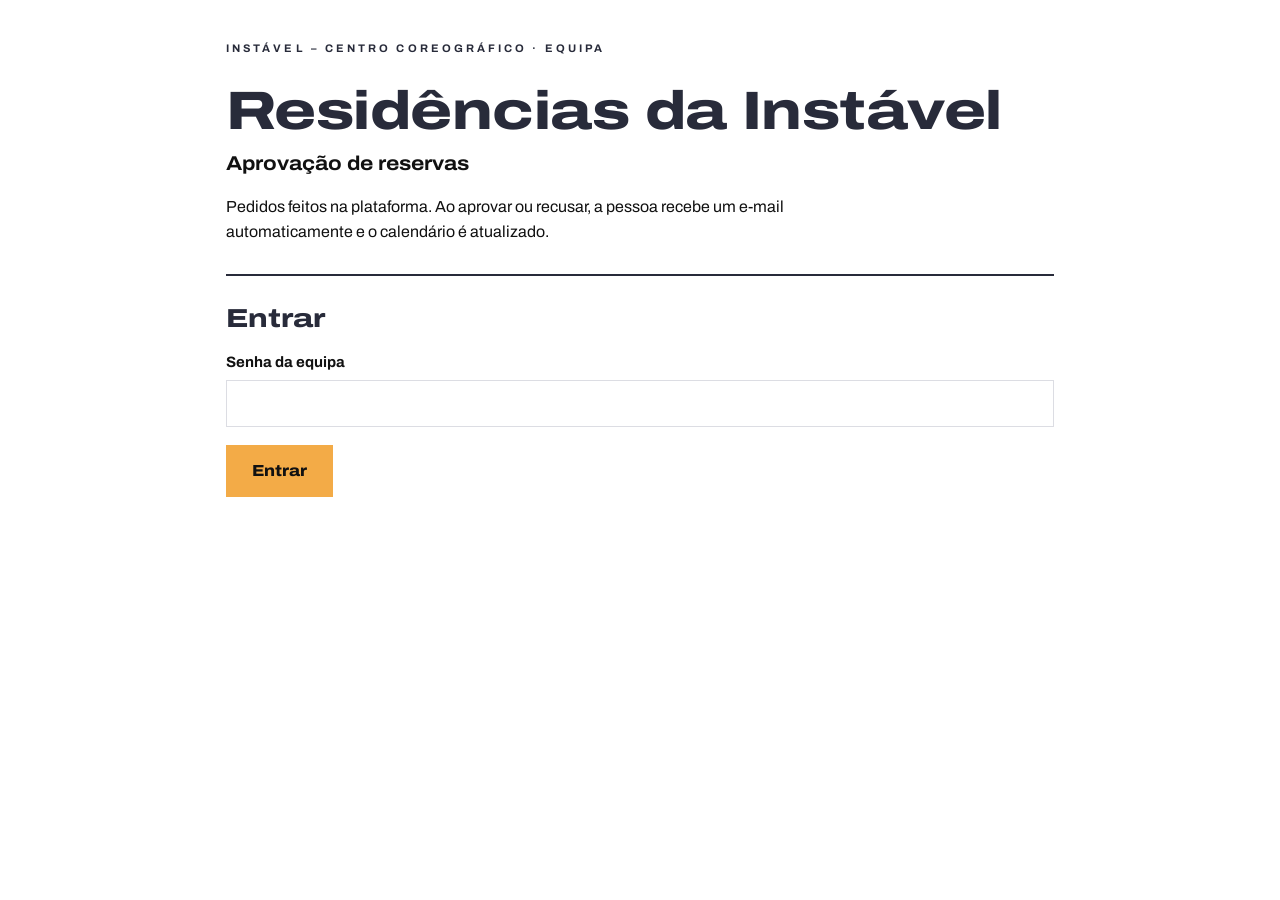
==== commit 537dffcf: "Add files via upload" ====
--- a/admin.html
+++ b/admin.html
@@ -14,7 +14,7 @@
 <body>
 <div class="wrap">
   <header class="top">
-    <div class="topbar"><div class="org"><span class="bars" aria-hidden="true"><i></i><i></i></span><span class="txt">Instável – Centro Coreográfico · Equipa</span></div></div>
+    <div class="topbar"><div class="org"><span class="txt">Instável – Centro Coreográfico · Equipa</span></div></div>
     <h1>Residências da Instável</h1>
     <p class="sub">Aprovação de reservas</p>
     <p>Pedidos feitos na plataforma. Ao aprovar ou recusar, a pessoa recebe um e-mail automaticamente e o calendário é atualizado.</p>
--- a/style.css
+++ b/style.css
@@ -117,7 +117,7 @@
 
 @media (max-width: 600px) {
   .wrap { padding-top: 24px; }
-  .org .txt { display: none; }
+  .org { letter-spacing: .18em; font-size: 10px; }
   .fields { grid-template-columns: 1fr; }
   .grid { gap: 4px; }
   .day { aspect-ratio: 1 / 1; min-height: 40px; }
